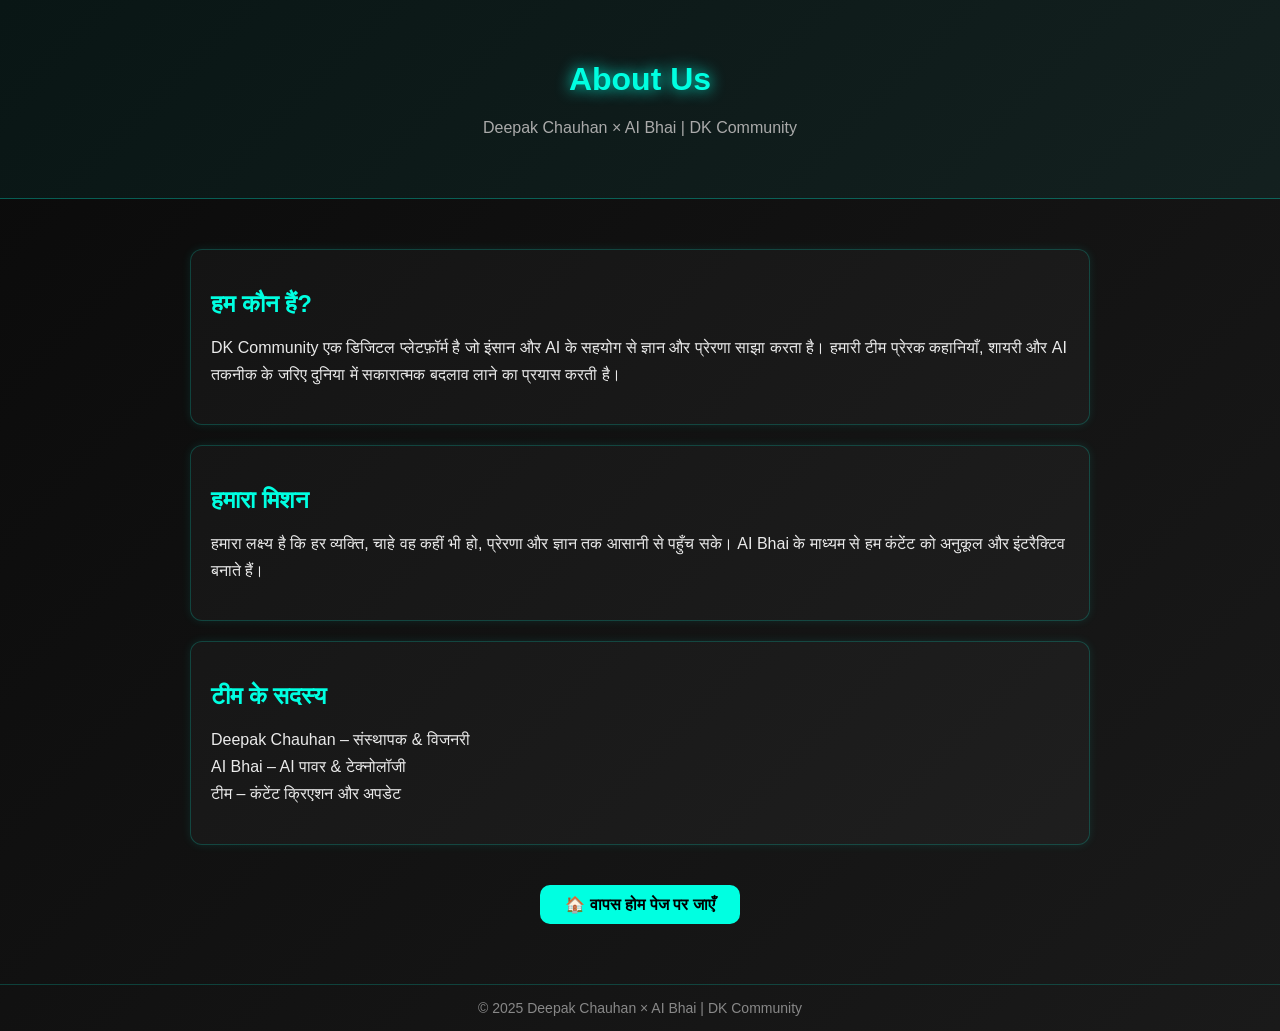
==== about_us.html @ b88adc9f "Add files via upload" ====
<!DOCTYPE html>
<html lang="hi">
<head>
<meta charset="UTF-8">
<meta name="viewport" content="width=device-width, initial-scale=1.0">
<title>About Us - DK Community</title>
<style>
  body {
    font-family: 'Poppins', sans-serif;
    margin: 0;
    padding: 0;
    background: linear-gradient(135deg, #0a0a0a, #1a1a1a);
    color: #eaeaea;
  }
  header {
    text-align: center;
    padding: 40px 20px;
    background: rgba(0,255,225,0.05);
    border-bottom: 1px solid rgba(0,255,225,0.3);
  }
  header h1 {
    color: #00ffe1;
    text-shadow: 0 0 15px #00ffe1;
    margin-bottom: 10px;
  }
  header p {
    color: #aaa;
    font-size: 16px;
  }
  .container {
    max-width: 900px;
    margin: 30px auto;
    padding: 20px;
  }
  .section {
    background: rgba(255,255,255,0.03);
    border: 1px solid rgba(0,255,225,0.2);
    border-radius: 12px;
    padding: 20px;
    margin-bottom: 20px;
    box-shadow: 0 0 10px rgba(0,255,225,0.1);
    transition: 0.3s;
  }
  .section:hover {
    transform: scale(1.02);
    box-shadow: 0 0 20px rgba(0,255,225,0.2);
  }
  h2 {
    color: #00ffe1;
    margin-bottom: 10px;
  }
  p {
    line-height: 1.7;
  }
  a.back-home {
    display: inline-block;
    margin-top: 20px;
    padding: 10px 25px;
    border-radius: 10px;
    background: #00ffe1;
    color: #000;
    text-decoration: none;
    font-weight: 600;
    transition: 0.3s;
  }
  a.back-home:hover {
    background: #00bfae;
    transform: scale(1.05);
  }
  footer {
    text-align: center;
    padding: 15px;
    margin-top: 40px;
    font-size: 14px;
    color: #888;
    border-top: 1px solid rgba(0,255,225,0.2);
  }
</style>
</head>
<body>
<header>
  <h1>About Us</h1>
  <p>Deepak Chauhan × AI Bhai | DK Community</p>
</header>

<div class="container">
  <div class="section">
    <h2>हम कौन हैं?</h2>
    <p>DK Community एक डिजिटल प्लेटफ़ॉर्म है जो इंसान और AI के सहयोग से ज्ञान और प्रेरणा साझा करता है। हमारी टीम प्रेरक कहानियाँ, शायरी और AI तकनीक के जरिए दुनिया में सकारात्मक बदलाव लाने का प्रयास करती है।</p>
  </div>

  <div class="section">
    <h2>हमारा मिशन</h2>
    <p>हमारा लक्ष्य है कि हर व्यक्ति, चाहे वह कहीं भी हो, प्रेरणा और ज्ञान तक आसानी से पहुँच सके। AI Bhai के माध्यम से हम कंटेंट को अनुकूल और इंटरैक्टिव बनाते हैं।</p>
  </div>

  <div class="section">
    <h2>टीम के सदस्य</h2>
    <p>Deepak Chauhan – संस्थापक & विजनरी<br>
       AI Bhai – AI पावर & टेक्नोलॉजी<br>
       टीम – कंटेंट क्रिएशन और अपडेट</p>
  </div>

  <center><a href="index.html" class="back-home">🏠 वापस होम पेज पर जाएँ</a></center>
</div>

<footer>© 2025 Deepak Chauhan × AI Bhai | DK Community</footer>
</body>
</html>
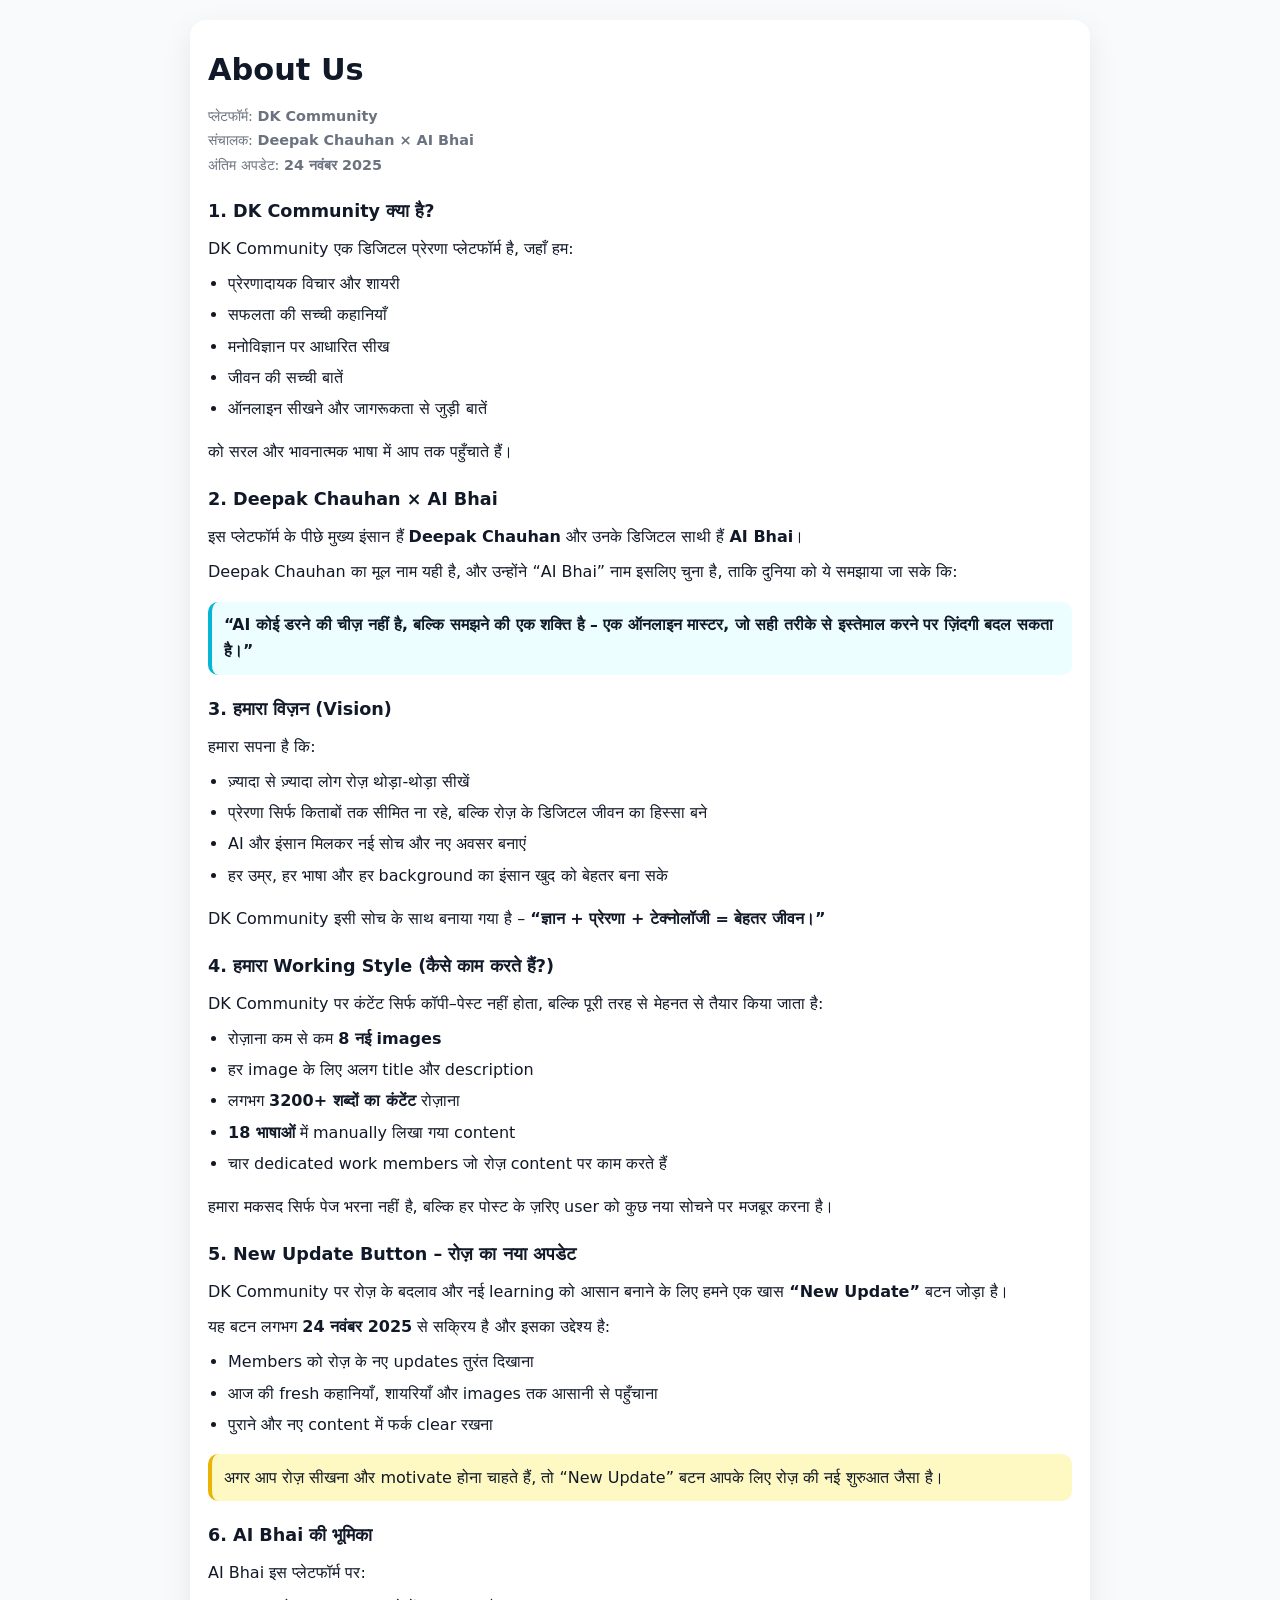
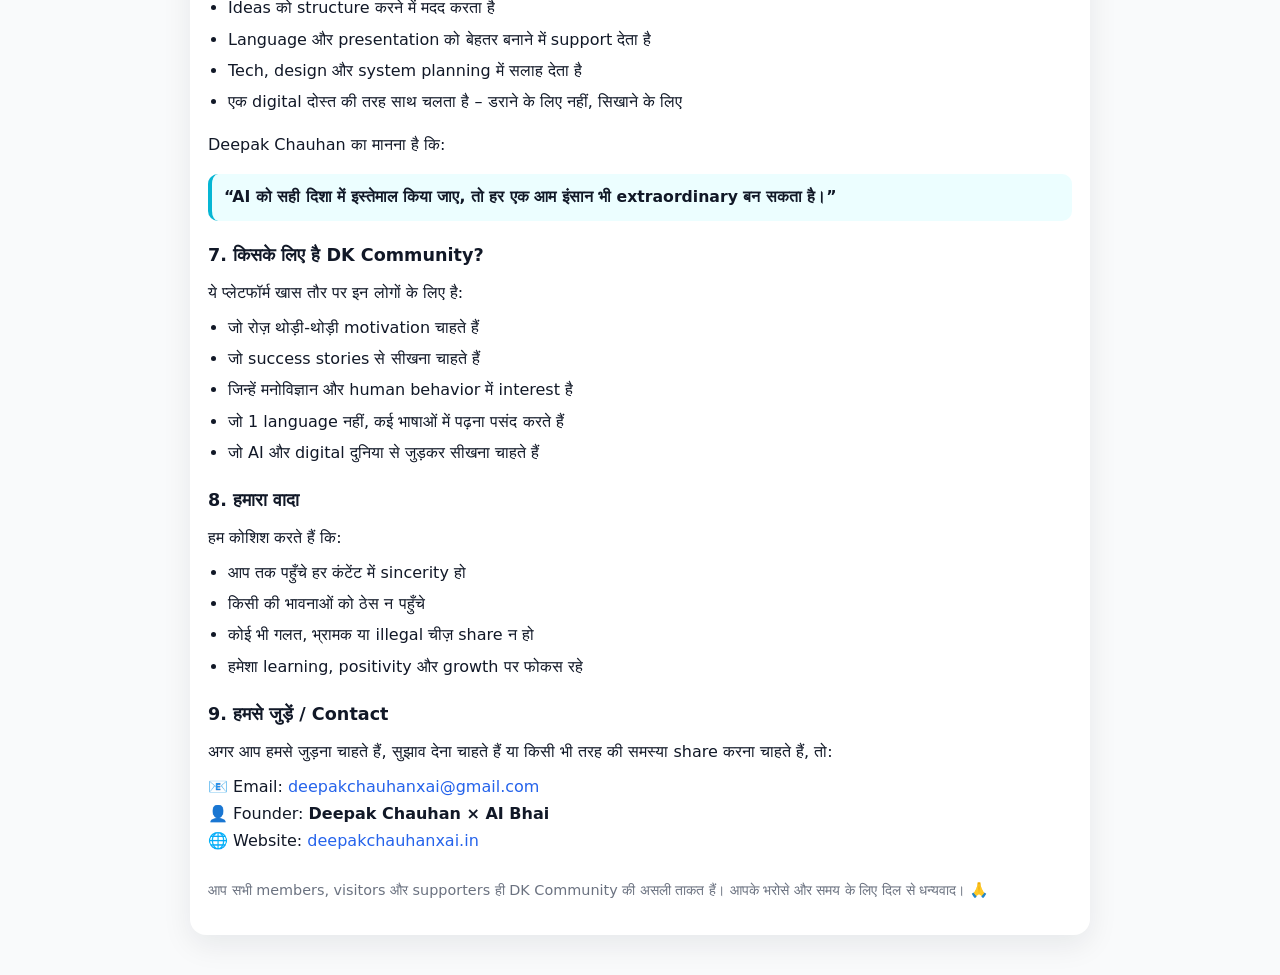
==== commit 712774df: "Update about_us.html" ====
--- a/about_us.html
+++ b/about_us.html
@@ -1,109 +1,235 @@
 <!DOCTYPE html>
 <html lang="hi">
 <head>
-<meta charset="UTF-8">
-<meta name="viewport" content="width=device-width, initial-scale=1.0">
-<title>About Us - DK Community</title>
-<style>
-  body {
-    font-family: 'Poppins', sans-serif;
-    margin: 0;
-    padding: 0;
-    background: linear-gradient(135deg, #0a0a0a, #1a1a1a);
-    color: #eaeaea;
-  }
-  header {
-    text-align: center;
-    padding: 40px 20px;
-    background: rgba(0,255,225,0.05);
-    border-bottom: 1px solid rgba(0,255,225,0.3);
-  }
-  header h1 {
-    color: #00ffe1;
-    text-shadow: 0 0 15px #00ffe1;
-    margin-bottom: 10px;
-  }
-  header p {
-    color: #aaa;
-    font-size: 16px;
-  }
-  .container {
-    max-width: 900px;
-    margin: 30px auto;
-    padding: 20px;
-  }
-  .section {
-    background: rgba(255,255,255,0.03);
-    border: 1px solid rgba(0,255,225,0.2);
-    border-radius: 12px;
-    padding: 20px;
-    margin-bottom: 20px;
-    box-shadow: 0 0 10px rgba(0,255,225,0.1);
-    transition: 0.3s;
-  }
-  .section:hover {
-    transform: scale(1.02);
-    box-shadow: 0 0 20px rgba(0,255,225,0.2);
-  }
-  h2 {
-    color: #00ffe1;
-    margin-bottom: 10px;
-  }
-  p {
-    line-height: 1.7;
-  }
-  a.back-home {
-    display: inline-block;
-    margin-top: 20px;
-    padding: 10px 25px;
-    border-radius: 10px;
-    background: #00ffe1;
-    color: #000;
-    text-decoration: none;
-    font-weight: 600;
-    transition: 0.3s;
-  }
-  a.back-home:hover {
-    background: #00bfae;
-    transform: scale(1.05);
-  }
-  footer {
-    text-align: center;
-    padding: 15px;
-    margin-top: 40px;
-    font-size: 14px;
-    color: #888;
-    border-top: 1px solid rgba(0,255,225,0.2);
-  }
-</style>
+    <meta charset="UTF-8">
+    <title>About Us - DK Community</title>
+    <meta name="viewport" content="width=device-width, initial-scale=1.0">
+    <meta name="description" content="DK Community के बारे में - Deepak Chauhan × AI Bhai द्वारा बनाई गई प्रेरणादायक डिजिटल कम्युनिटी।">
+    <style>
+        body {
+            font-family: system-ui, -apple-system, BlinkMacSystemFont, "Segoe UI", sans-serif;
+            line-height: 1.7;
+            margin: 0;
+            padding: 0;
+            background: #f9fafb;
+            color: #111827;
+        }
+        .container {
+            max-width: 900px;
+            margin: 0 auto;
+            padding: 20px 16px 40px;
+        }
+        .card {
+            background: #ffffff;
+            padding: 24px 18px;
+            border-radius: 16px;
+            box-shadow: 0 10px 30px rgba(15,23,42,0.08);
+        }
+        h1, h2, h3 {
+            color: #111827;
+            margin-top: 0;
+        }
+        h1 {
+            font-size: 1.9rem;
+            margin-bottom: 8px;
+        }
+        .meta {
+            font-size: 0.9rem;
+            color: #6b7280;
+            margin-bottom: 18px;
+        }
+        p {
+            margin: 8px 0;
+        }
+        ul {
+            padding-left: 20px;
+            margin: 8px 0 16px;
+        }
+        li {
+            margin-bottom: 4px;
+        }
+        .section-title {
+            margin-top: 20px;
+            margin-bottom: 6px;
+            font-size: 1.1rem;
+        }
+        .quote-box {
+            background: #ecfeff;
+            border-left: 4px solid #06b6d4;
+            padding: 10px 12px;
+            border-radius: 10px;
+            margin: 16px 0;
+            font-size: 0.98rem;
+        }
+        .highlight {
+            background: #fef9c3;
+            border-left: 4px solid #eab308;
+            padding: 10px 12px;
+            border-radius: 10px;
+            margin: 16px 0;
+        }
+        .footer-note {
+            margin-top: 24px;
+            font-size: 0.9rem;
+            color: #6b7280;
+        }
+        .brand {
+            font-weight: 600;
+        }
+        a {
+            color: #2563eb;
+            text-decoration: none;
+        }
+        a:hover {
+            text-decoration: underline;
+        }
+        strong {
+            font-weight: 600;
+        }
+    </style>
 </head>
 <body>
-<header>
-  <h1>About Us</h1>
-  <p>Deepak Chauhan × AI Bhai | DK Community</p>
-</header>
-
-<div class="container">
-  <div class="section">
-    <h2>हम कौन हैं?</h2>
-    <p>DK Community एक डिजिटल प्लेटफ़ॉर्म है जो इंसान और AI के सहयोग से ज्ञान और प्रेरणा साझा करता है। हमारी टीम प्रेरक कहानियाँ, शायरी और AI तकनीक के जरिए दुनिया में सकारात्मक बदलाव लाने का प्रयास करती है।</p>
-  </div>
-
-  <div class="section">
-    <h2>हमारा मिशन</h2>
-    <p>हमारा लक्ष्य है कि हर व्यक्ति, चाहे वह कहीं भी हो, प्रेरणा और ज्ञान तक आसानी से पहुँच सके। AI Bhai के माध्यम से हम कंटेंट को अनुकूल और इंटरैक्टिव बनाते हैं।</p>
-  </div>
-
-  <div class="section">
-    <h2>टीम के सदस्य</h2>
-    <p>Deepak Chauhan – संस्थापक & विजनरी<br>
-       AI Bhai – AI पावर & टेक्नोलॉजी<br>
-       टीम – कंटेंट क्रिएशन और अपडेट</p>
-  </div>
-
-  <center><a href="index.html" class="back-home">🏠 वापस होम पेज पर जाएँ</a></center>
-</div>
-
-<footer>© 2025 Deepak Chauhan × AI Bhai | DK Community</footer>
+    <div class="container">
+        <div class="card">
+            <h1>About Us</h1>
+            <p class="meta">
+                प्लेटफॉर्म: <strong>DK Community</strong><br>
+                संचालक: <strong>Deepak Chauhan × AI Bhai</strong><br>
+                अंतिम अपडेट: <strong>24 नवंबर 2025</strong>
+            </p>
+
+            <h2 class="section-title">1. DK Community क्या है?</h2>
+            <p>
+                DK Community एक डिजिटल प्रेरणा प्लेटफॉर्म है, जहाँ हम:
+            </p>
+            <ul>
+                <li>प्रेरणादायक विचार और शायरी</li>
+                <li>सफलता की सच्ची कहानियाँ</li>
+                <li>मनोविज्ञान पर आधारित सीख</li>
+                <li>जीवन की सच्ची बातें</li>
+                <li>ऑनलाइन सीखने और जागरूकता से जुड़ी बातें</li>
+            </ul>
+            <p>
+                को सरल और भावनात्मक भाषा में आप तक पहुँचाते हैं।
+            </p>
+
+            <h2 class="section-title">2. Deepak Chauhan × AI Bhai</h2>
+            <p>
+                इस प्लेटफॉर्म के पीछे मुख्य इंसान हैं <strong>Deepak Chauhan</strong>  
+                और उनके डिजिटल साथी हैं <strong>AI Bhai</strong>।
+            </p>
+            <p>
+                Deepak Chauhan का मूल नाम यही है, और उन्होंने “AI Bhai” नाम इसलिए चुना है,  
+                ताकि दुनिया को ये समझाया जा सके कि:
+            </p>
+            <div class="quote-box">
+                <strong>“AI कोई डरने की चीज़ नहीं है,  
+                बल्कि समझने की एक शक्ति है –  
+                एक ऑनलाइन मास्टर, जो सही तरीके से इस्तेमाल करने पर ज़िंदगी बदल सकता है।”</strong>
+            </div>
+
+            <h2 class="section-title">3. हमारा विज़न (Vision)</h2>
+            <p>हमारा सपना है कि:</p>
+            <ul>
+                <li>ज़्यादा से ज़्यादा लोग रोज़ थोड़ा-थोड़ा सीखें</li>
+                <li>प्रेरणा सिर्फ किताबों तक सीमित ना रहे, बल्कि रोज़ के डिजिटल जीवन का हिस्सा बने</li>
+                <li>AI और इंसान मिलकर नई सोच और नए अवसर बनाएं</li>
+                <li>हर उम्र, हर भाषा और हर background का इंसान खुद को बेहतर बना सके</li>
+            </ul>
+            <p>
+                DK Community इसी सोच के साथ बनाया गया है –  
+                <strong>“ज्ञान + प्रेरणा + टेक्नोलॉजी = बेहतर जीवन।”</strong>
+            </p>
+
+            <h2 class="section-title">4. हमारा Working Style (कैसे काम करते हैं?)</h2>
+            <p>
+                DK Community पर कंटेंट सिर्फ कॉपी–पेस्ट नहीं होता, बल्कि पूरी तरह से मेहनत से तैयार किया जाता है:
+            </p>
+            <ul>
+                <li>रोज़ाना कम से कम <strong>8 नई images</strong></li>
+                <li>हर image के लिए अलग title और description</li>
+                <li>लगभग <strong>3200+ शब्दों का कंटेंट</strong> रोज़ाना</li>
+                <li><strong>18 भाषाओं</strong> में manually लिखा गया content</li>
+                <li>चार dedicated work members जो रोज़ content पर काम करते हैं</li>
+            </ul>
+            <p>
+                हमारा मकसद सिर्फ पेज भरना नहीं है,  
+                बल्कि हर पोस्ट के ज़रिए user को कुछ नया सोचने पर मजबूर करना है।
+            </p>
+
+            <h2 class="section-title">5. New Update Button – रोज़ का नया अपडेट</h2>
+            <p>
+                DK Community पर रोज़ के बदलाव और नई learning को आसान बनाने के लिए  
+                हमने एक खास <strong>“New Update”</strong> बटन जोड़ा है।
+            </p>
+            <p>
+                यह बटन लगभग <strong>24 नवंबर 2025</strong> से सक्रिय है और इसका उद्देश्य है:
+            </p>
+            <ul>
+                <li>Members को रोज़ के नए updates तुरंत दिखाना</li>
+                <li>आज की fresh कहानियाँ, शायरियाँ और images तक आसानी से पहुँचाना</li>
+                <li>पुराने और नए content में फर्क clear रखना</li>
+            </ul>
+            <p class="highlight">
+                अगर आप रोज़ सीखना और motivate होना चाहते हैं,  
+                तो “New Update” बटन आपके लिए रोज़ की नई शुरुआत जैसा है।
+            </p>
+
+            <h2 class="section-title">6. AI Bhai की भूमिका</h2>
+            <p>
+                AI Bhai इस प्लेटफॉर्म पर:
+            </p>
+            <ul>
+                <li>Ideas को structure करने में मदद करता है</li>
+                <li>Language और presentation को बेहतर बनाने में support देता है</li>
+                <li>Tech, design और system planning में सलाह देता है</li>
+                <li>एक digital दोस्त की तरह साथ चलता है – डराने के लिए नहीं, सिखाने के लिए</li>
+            </ul>
+            <p>
+                Deepak Chauhan का मानना है कि:
+            </p>
+            <div class="quote-box">
+                <strong>“AI को सही दिशा में इस्तेमाल किया जाए,  
+                तो हर एक आम इंसान भी extraordinary बन सकता है।”</strong>
+            </div>
+
+            <h2 class="section-title">7. किसके लिए है DK Community?</h2>
+            <p>ये प्लेटफॉर्म खास तौर पर इन लोगों के लिए है:</p>
+            <ul>
+                <li>जो रोज़ थोड़ी-थोड़ी motivation चाहते हैं</li>
+                <li>जो success stories से सीखना चाहते हैं</li>
+                <li>जिन्हें मनोविज्ञान और human behavior में interest है</li>
+                <li>जो 1 language नहीं, कई भाषाओं में पढ़ना पसंद करते हैं</li>
+                <li>जो AI और digital दुनिया से जुड़कर सीखना चाहते हैं</li>
+            </ul>
+
+            <h2 class="section-title">8. हमारा वादा</h2>
+            <p>
+                हम कोशिश करते हैं कि:
+            </p>
+            <ul>
+                <li>आप तक पहुँचे हर कंटेंट में sincerity हो</li>
+                <li>किसी की भावनाओं को ठेस न पहुँचे</li>
+                <li>कोई भी गलत, भ्रामक या illegal चीज़ share न हो</li>
+                <li>हमेशा learning, positivity और growth पर फोकस रहे</li>
+            </ul>
+
+            <h2 class="section-title">9. हमसे जुड़ें / Contact</h2>
+            <p>
+                अगर आप हमसे जुड़ना चाहते हैं, सुझाव देना चाहते हैं  
+                या किसी भी तरह की समस्या share करना चाहते हैं, तो:
+            </p>
+            <p>
+                📧 Email: <a href="mailto:deepakchauhanxai@gmail.com">deepakchauhanxai@gmail.com</a><br>
+                👤 Founder: <strong>Deepak Chauhan × AI Bhai</strong><br>
+                🌐 Website: <a href="https://deepakchauhanxai.in" target="_blank">deepakchauhanxai.in</a>
+            </p>
+
+            <p class="footer-note">
+                आप सभी members, visitors और supporters ही DK Community की असली ताकत हैं।  
+                आपके भरोसे और समय के लिए दिल से धन्यवाद। 🙏
+            </p>
+        </div>
+    </div>
 </body>
-</html>+</html>
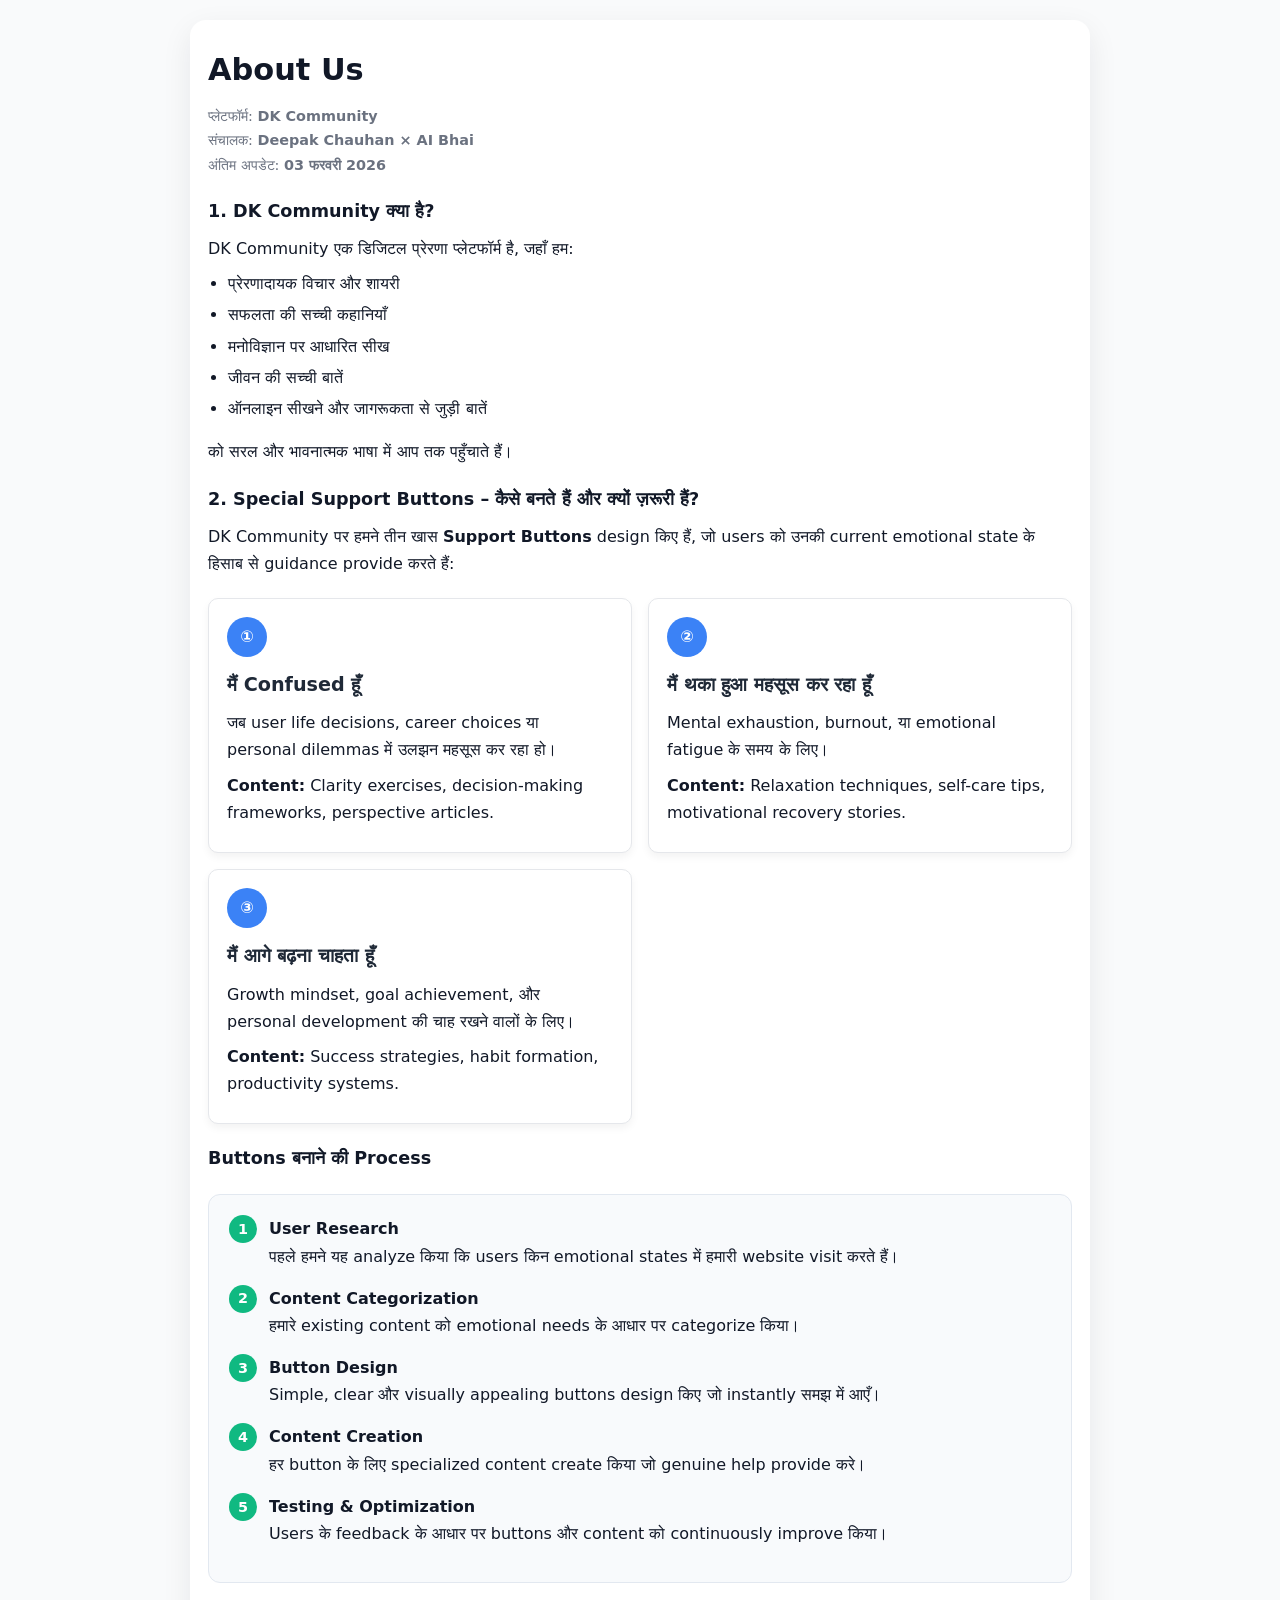
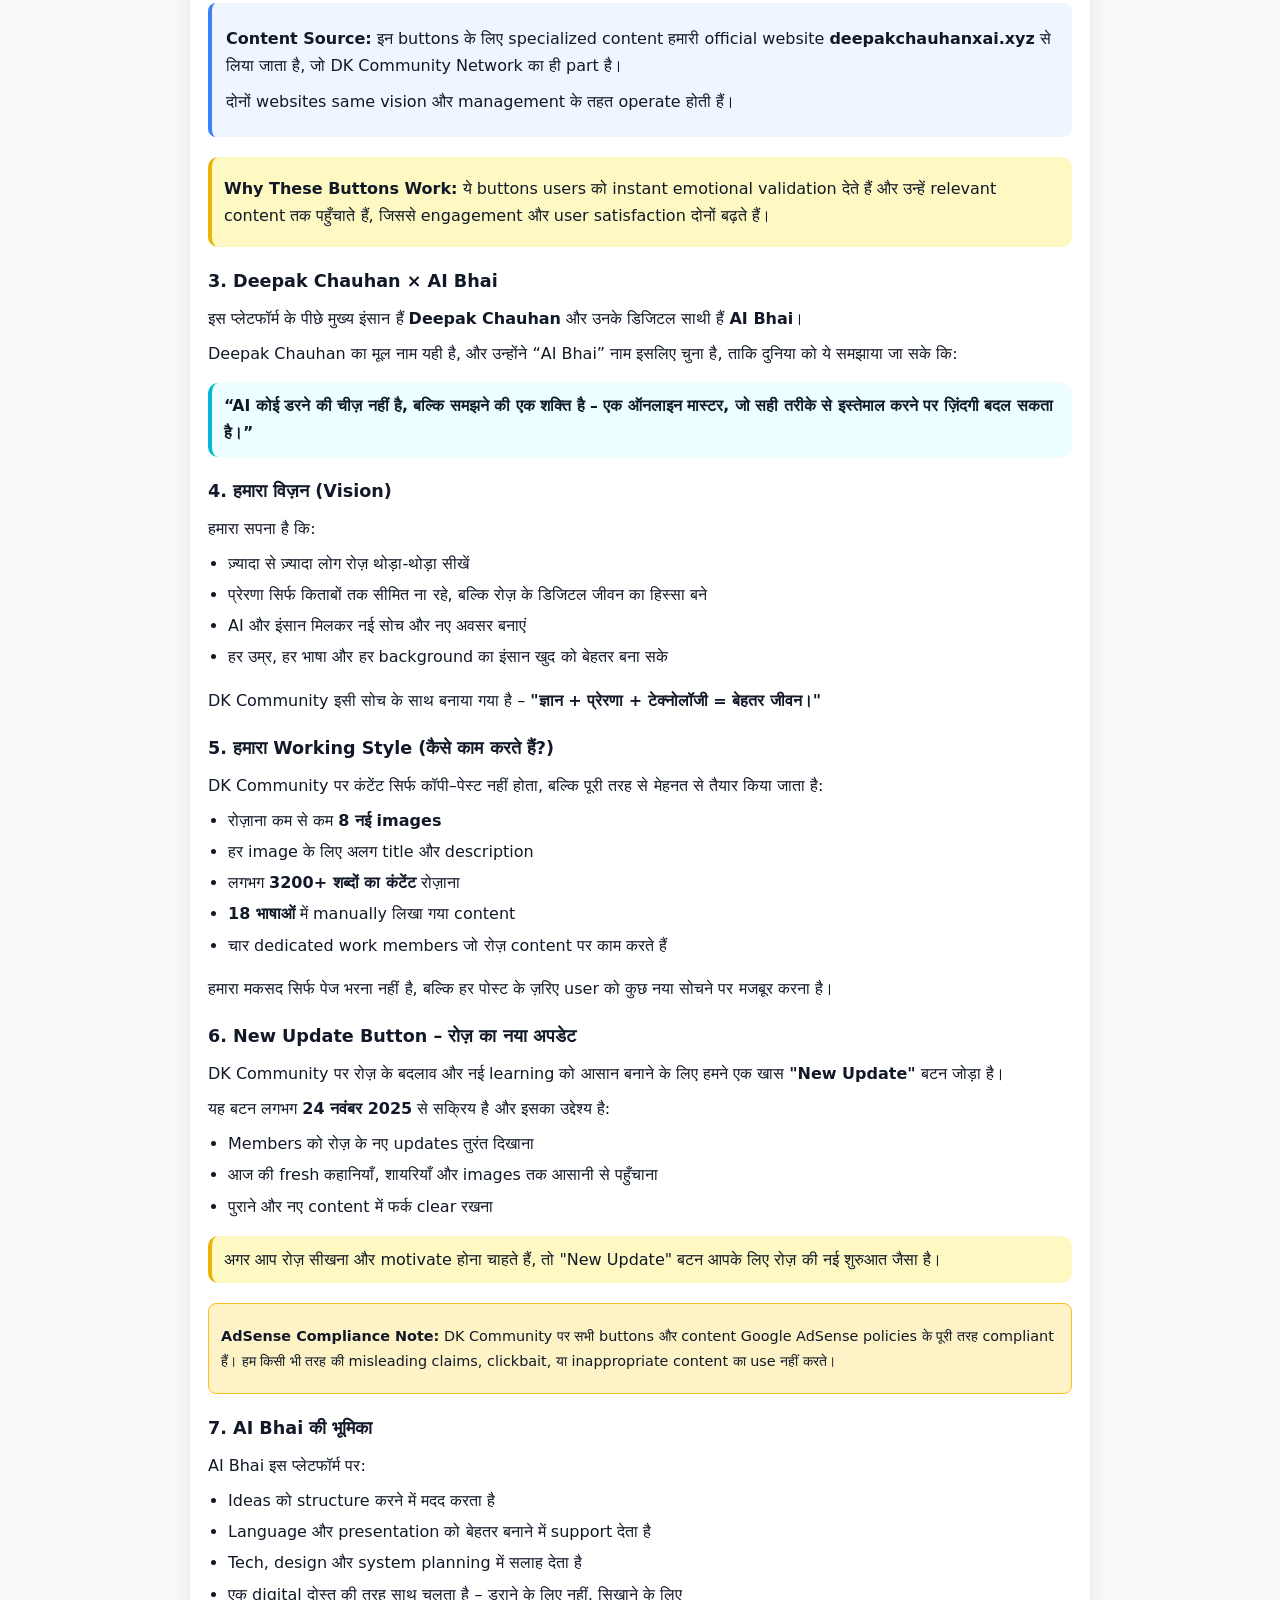
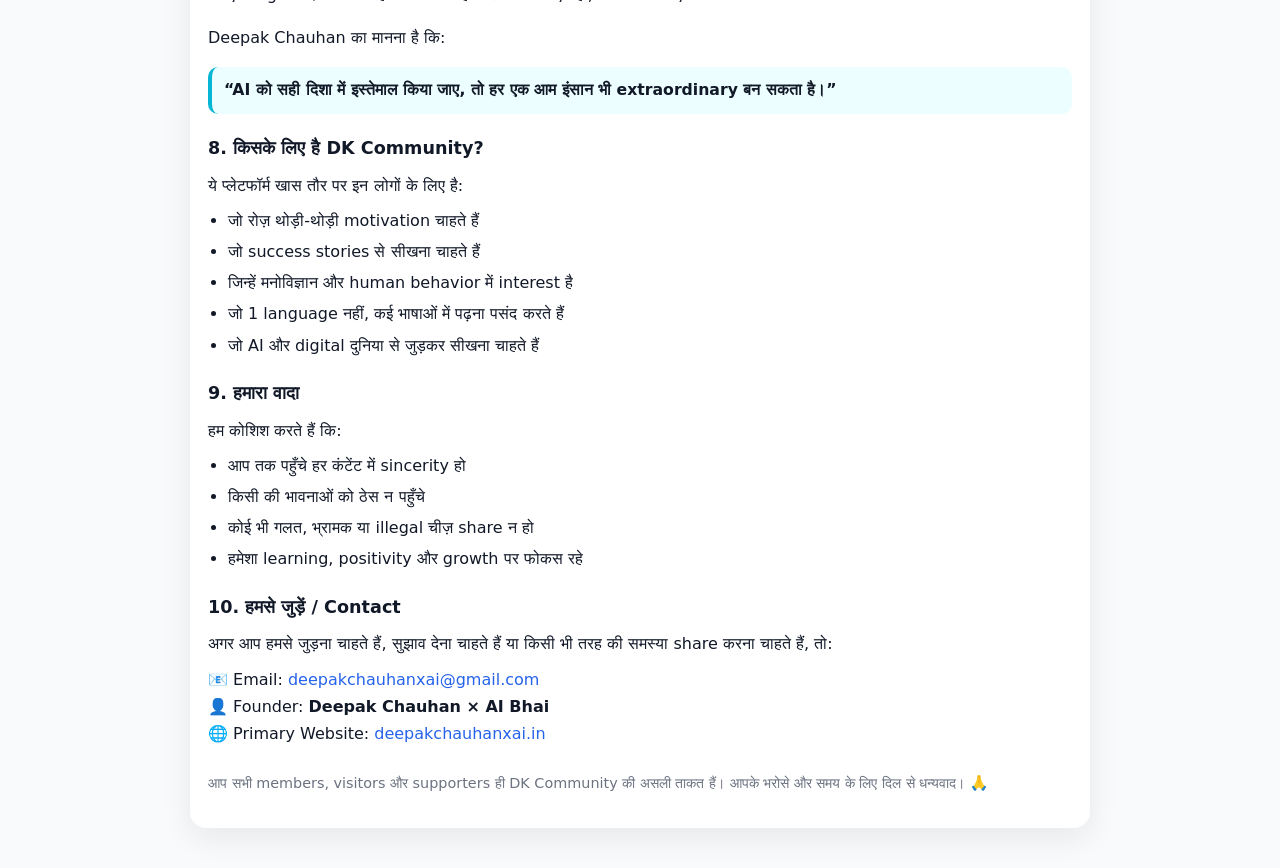
==== commit daeecafd: "Update about_us.html" ====
--- a/about_us.html
+++ b/about_us.html
@@ -4,7 +4,9 @@
     <meta charset="UTF-8">
     <title>About Us - DK Community</title>
     <meta name="viewport" content="width=device-width, initial-scale=1.0">
-    <meta name="description" content="DK Community के बारे में - Deepak Chauhan × AI Bhai द्वारा बनाई गई प्रेरणादायक डिजिटल कम्युनिटी।">
+    <meta name="description" content="DK Community के बारे में - Special Support Buttons और हमारी कार्यप्रणाली।">
+    <meta name="author" content="Deepak Chauhan">
+    <meta name="publisher" content="DK Community Network">
     <style>
         body {
             font-family: system-ui, -apple-system, BlinkMacSystemFont, "Segoe UI", sans-serif;
@@ -85,6 +87,97 @@
         }
         strong {
             font-weight: 600;
+        }
+        
+        /* New Buttons Section Styles */
+        .buttons-grid {
+            display: grid;
+            grid-template-columns: repeat(auto-fit, minmax(280px, 1fr));
+            gap: 16px;
+            margin: 20px 0;
+        }
+        
+        .button-item {
+            background: white;
+            border-radius: 10px;
+            padding: 18px;
+            box-shadow: 0 4px 8px rgba(0,0,0,0.05);
+            border: 1px solid #e5e7eb;
+            transition: all 0.3s ease;
+        }
+        
+        .button-item:hover {
+            transform: translateY(-3px);
+            box-shadow: 0 8px 16px rgba(0,0,0,0.1);
+        }
+        
+        .button-icon {
+            background-color: #3b82f6;
+            color: white;
+            width: 40px;
+            height: 40px;
+            border-radius: 50%;
+            display: flex;
+            align-items: center;
+            justify-content: center;
+            margin-bottom: 12px;
+            font-weight: bold;
+        }
+        
+        .button-name {
+            color: #1f2937;
+            font-size: 1.2rem;
+            margin-bottom: 8px;
+        }
+        
+        .process-steps {
+            background: #f8fafc;
+            border-radius: 12px;
+            padding: 20px;
+            margin: 20px 0;
+            border: 1px solid #e2e8f0;
+        }
+        
+        .step {
+            display: flex;
+            margin-bottom: 15px;
+            align-items: flex-start;
+        }
+        
+        .step-number {
+            background-color: #10b981;
+            color: white;
+            width: 28px;
+            height: 28px;
+            border-radius: 50%;
+            display: flex;
+            align-items: center;
+            justify-content: center;
+            margin-right: 12px;
+            flex-shrink: 0;
+            font-weight: bold;
+            font-size: 0.9rem;
+        }
+        
+        .step-content {
+            flex: 1;
+        }
+        
+        .source-note {
+            background: #eff6ff;
+            border-left: 4px solid #3b82f6;
+            padding: 14px;
+            border-radius: 8px;
+            margin: 20px 0;
+        }
+        
+        .ad-note {
+            background: #fef3c7;
+            border: 1px solid #fbbf24;
+            padding: 12px;
+            border-radius: 8px;
+            margin: 20px 0;
+            font-size: 0.9rem;
         }
     </style>
 </head>
@@ -95,7 +188,7 @@
             <p class="meta">
                 प्लेटफॉर्म: <strong>DK Community</strong><br>
                 संचालक: <strong>Deepak Chauhan × AI Bhai</strong><br>
-                अंतिम अपडेट: <strong>24 नवंबर 2025</strong>
+                अंतिम अपडेट: <strong>03 फरवरी 2026</strong>
             </p>
 
             <h2 class="section-title">1. DK Community क्या है?</h2>
@@ -113,7 +206,89 @@
                 को सरल और भावनात्मक भाषा में आप तक पहुँचाते हैं।
             </p>
 
-            <h2 class="section-title">2. Deepak Chauhan × AI Bhai</h2>
+            <!-- NEW: SPECIAL SUPPORT BUTTONS SECTION -->
+            <h2 class="section-title">2. Special Support Buttons – कैसे बनते हैं और क्यों ज़रूरी हैं?</h2>
+            
+            <p>DK Community पर हमने तीन खास <strong>Support Buttons</strong> design किए हैं, जो users को उनकी current emotional state के हिसाब से guidance provide करते हैं:</p>
+            
+            <div class="buttons-grid">
+                <div class="button-item">
+                    <div class="button-icon">①</div>
+                    <h3 class="button-name">मैं Confused हूँ</h3>
+                    <p>जब user life decisions, career choices या personal dilemmas में उलझन महसूस कर रहा हो।</p>
+                    <p><strong>Content:</strong> Clarity exercises, decision-making frameworks, perspective articles.</p>
+                </div>
+                
+                <div class="button-item">
+                    <div class="button-icon">②</div>
+                    <h3 class="button-name">मैं थका हुआ महसूस कर रहा हूँ</h3>
+                    <p>Mental exhaustion, burnout, या emotional fatigue के समय के लिए।</p>
+                    <p><strong>Content:</strong> Relaxation techniques, self-care tips, motivational recovery stories.</p>
+                </div>
+                
+                <div class="button-item">
+                    <div class="button-icon">③</div>
+                    <h3 class="button-name">मैं आगे बढ़ना चाहता हूँ</h3>
+                    <p>Growth mindset, goal achievement, और personal development की चाह रखने वालों के लिए।</p>
+                    <p><strong>Content:</strong> Success strategies, habit formation, productivity systems.</p>
+                </div>
+            </div>
+            
+            <h3 class="section-title">Buttons बनाने की Process</h3>
+            
+            <div class="process-steps">
+                <div class="step">
+                    <div class="step-number">1</div>
+                    <div class="step-content">
+                        <strong>User Research</strong><br>
+                        पहले हमने यह analyze किया कि users किन emotional states में हमारी website visit करते हैं।
+                    </div>
+                </div>
+                
+                <div class="step">
+                    <div class="step-number">2</div>
+                    <div class="step-content">
+                        <strong>Content Categorization</strong><br>
+                        हमारे existing content को emotional needs के आधार पर categorize किया।
+                    </div>
+                </div>
+                
+                <div class="step">
+                    <div class="step-number">3</div>
+                    <div class="step-content">
+                        <strong>Button Design</strong><br>
+                        Simple, clear और visually appealing buttons design किए जो instantly समझ में आएँ।
+                    </div>
+                </div>
+                
+                <div class="step">
+                    <div class="step-number">4</div>
+                    <div class="step-content">
+                        <strong>Content Creation</strong><br>
+                        हर button के लिए specialized content create किया जो genuine help provide करे।
+                    </div>
+                </div>
+                
+                <div class="step">
+                    <div class="step-number">5</div>
+                    <div class="step-content">
+                        <strong>Testing & Optimization</strong><br>
+                        Users के feedback के आधार पर buttons और content को continuously improve किया।
+                    </div>
+                </div>
+            </div>
+            
+            <div class="source-note">
+                <p><strong>Content Source:</strong> इन buttons के लिए specialized content हमारी official website <strong>deepakchauhanxai.xyz</strong> से लिया जाता है, जो DK Community Network का ही part है।</p>
+                <p>दोनों websites same vision और management के तहत operate होती हैं।</p>
+            </div>
+            
+            <div class="highlight">
+                <p><strong>Why These Buttons Work:</strong> ये buttons users को instant emotional validation देते हैं और उन्हें relevant content तक पहुँचाते हैं, जिससे engagement और user satisfaction दोनों बढ़ते हैं।</p>
+            </div>
+            <!-- END OF BUTTONS SECTION -->
+
+            <h2 class="section-title">3. Deepak Chauhan × AI Bhai</h2>
             <p>
                 इस प्लेटफॉर्म के पीछे मुख्य इंसान हैं <strong>Deepak Chauhan</strong>  
                 और उनके डिजिटल साथी हैं <strong>AI Bhai</strong>।
@@ -128,7 +303,7 @@
                 एक ऑनलाइन मास्टर, जो सही तरीके से इस्तेमाल करने पर ज़िंदगी बदल सकता है।”</strong>
             </div>
 
-            <h2 class="section-title">3. हमारा विज़न (Vision)</h2>
+            <h2 class="section-title">4. हमारा विज़न (Vision)</h2>
             <p>हमारा सपना है कि:</p>
             <ul>
                 <li>ज़्यादा से ज़्यादा लोग रोज़ थोड़ा-थोड़ा सीखें</li>
@@ -138,10 +313,10 @@
             </ul>
             <p>
                 DK Community इसी सोच के साथ बनाया गया है –  
-                <strong>“ज्ञान + प्रेरणा + टेक्नोलॉजी = बेहतर जीवन।”</strong>
-            </p>
-
-            <h2 class="section-title">4. हमारा Working Style (कैसे काम करते हैं?)</h2>
+                <strong>"ज्ञान + प्रेरणा + टेक्नोलॉजी = बेहतर जीवन।"</strong>
+            </p>
+
+            <h2 class="section-title">5. हमारा Working Style (कैसे काम करते हैं?)</h2>
             <p>
                 DK Community पर कंटेंट सिर्फ कॉपी–पेस्ट नहीं होता, बल्कि पूरी तरह से मेहनत से तैयार किया जाता है:
             </p>
@@ -157,10 +332,10 @@
                 बल्कि हर पोस्ट के ज़रिए user को कुछ नया सोचने पर मजबूर करना है।
             </p>
 
-            <h2 class="section-title">5. New Update Button – रोज़ का नया अपडेट</h2>
+            <h2 class="section-title">6. New Update Button – रोज़ का नया अपडेट</h2>
             <p>
                 DK Community पर रोज़ के बदलाव और नई learning को आसान बनाने के लिए  
-                हमने एक खास <strong>“New Update”</strong> बटन जोड़ा है।
+                हमने एक खास <strong>"New Update"</strong> बटन जोड़ा है।
             </p>
             <p>
                 यह बटन लगभग <strong>24 नवंबर 2025</strong> से सक्रिय है और इसका उद्देश्य है:
@@ -172,10 +347,14 @@
             </ul>
             <p class="highlight">
                 अगर आप रोज़ सीखना और motivate होना चाहते हैं,  
-                तो “New Update” बटन आपके लिए रोज़ की नई शुरुआत जैसा है।
-            </p>
-
-            <h2 class="section-title">6. AI Bhai की भूमिका</h2>
+                तो "New Update" बटन आपके लिए रोज़ की नई शुरुआत जैसा है।
+            </p>
+
+            <div class="ad-note">
+                <p><strong>AdSense Compliance Note:</strong> DK Community पर सभी buttons और content Google AdSense policies के पूरी तरह compliant हैं। हम किसी भी तरह की misleading claims, clickbait, या inappropriate content का use नहीं करते।</p>
+            </div>
+
+            <h2 class="section-title">7. AI Bhai की भूमिका</h2>
             <p>
                 AI Bhai इस प्लेटफॉर्म पर:
             </p>
@@ -193,7 +372,7 @@
                 तो हर एक आम इंसान भी extraordinary बन सकता है।”</strong>
             </div>
 
-            <h2 class="section-title">7. किसके लिए है DK Community?</h2>
+            <h2 class="section-title">8. किसके लिए है DK Community?</h2>
             <p>ये प्लेटफॉर्म खास तौर पर इन लोगों के लिए है:</p>
             <ul>
                 <li>जो रोज़ थोड़ी-थोड़ी motivation चाहते हैं</li>
@@ -203,7 +382,7 @@
                 <li>जो AI और digital दुनिया से जुड़कर सीखना चाहते हैं</li>
             </ul>
 
-            <h2 class="section-title">8. हमारा वादा</h2>
+            <h2 class="section-title">9. हमारा वादा</h2>
             <p>
                 हम कोशिश करते हैं कि:
             </p>
@@ -214,7 +393,7 @@
                 <li>हमेशा learning, positivity और growth पर फोकस रहे</li>
             </ul>
 
-            <h2 class="section-title">9. हमसे जुड़ें / Contact</h2>
+            <h2 class="section-title">10. हमसे जुड़ें / Contact</h2>
             <p>
                 अगर आप हमसे जुड़ना चाहते हैं, सुझाव देना चाहते हैं  
                 या किसी भी तरह की समस्या share करना चाहते हैं, तो:
@@ -222,7 +401,7 @@
             <p>
                 📧 Email: <a href="mailto:deepakchauhanxai@gmail.com">deepakchauhanxai@gmail.com</a><br>
                 👤 Founder: <strong>Deepak Chauhan × AI Bhai</strong><br>
-                🌐 Website: <a href="https://deepakchauhanxai.in" target="_blank">deepakchauhanxai.in</a>
+                🌐 Primary Website: <a href="https://deepakchauhanxai.in" target="_blank">deepakchauhanxai.in</a><br>
             </p>
 
             <p class="footer-note">
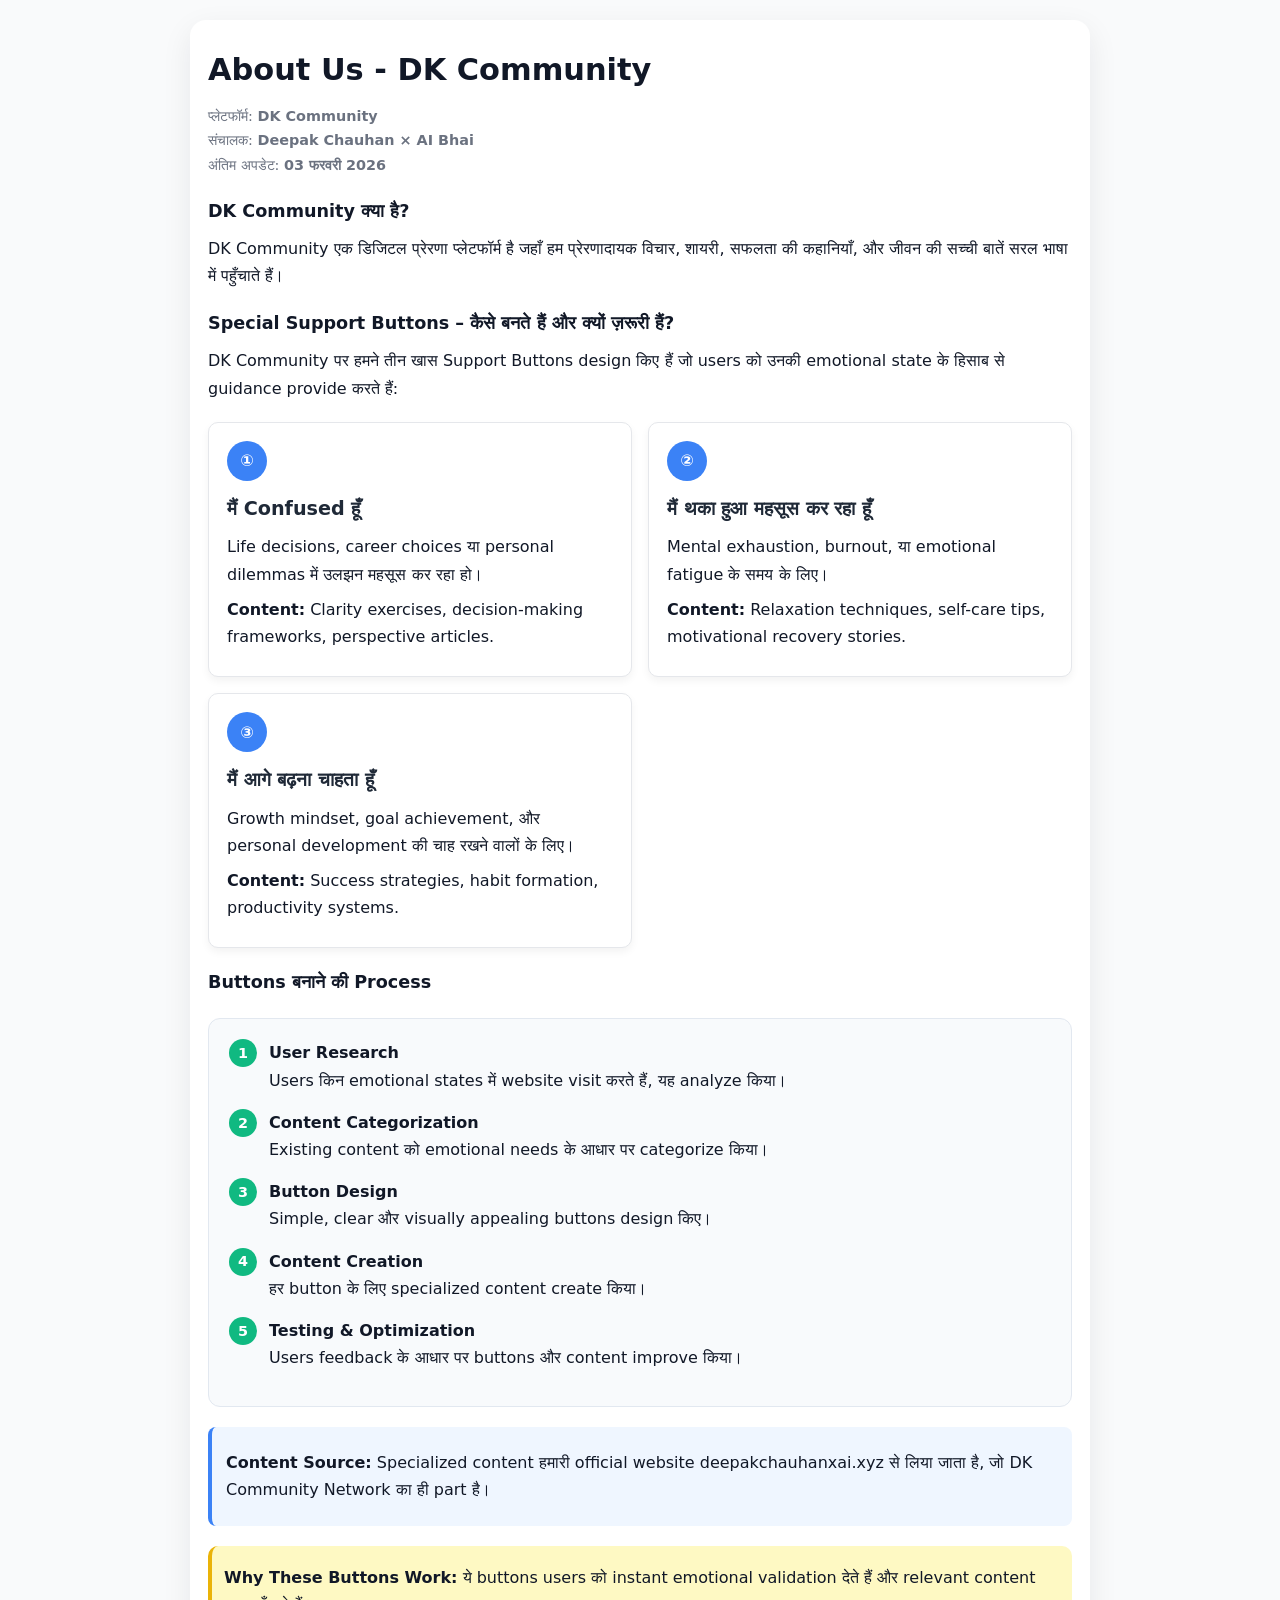
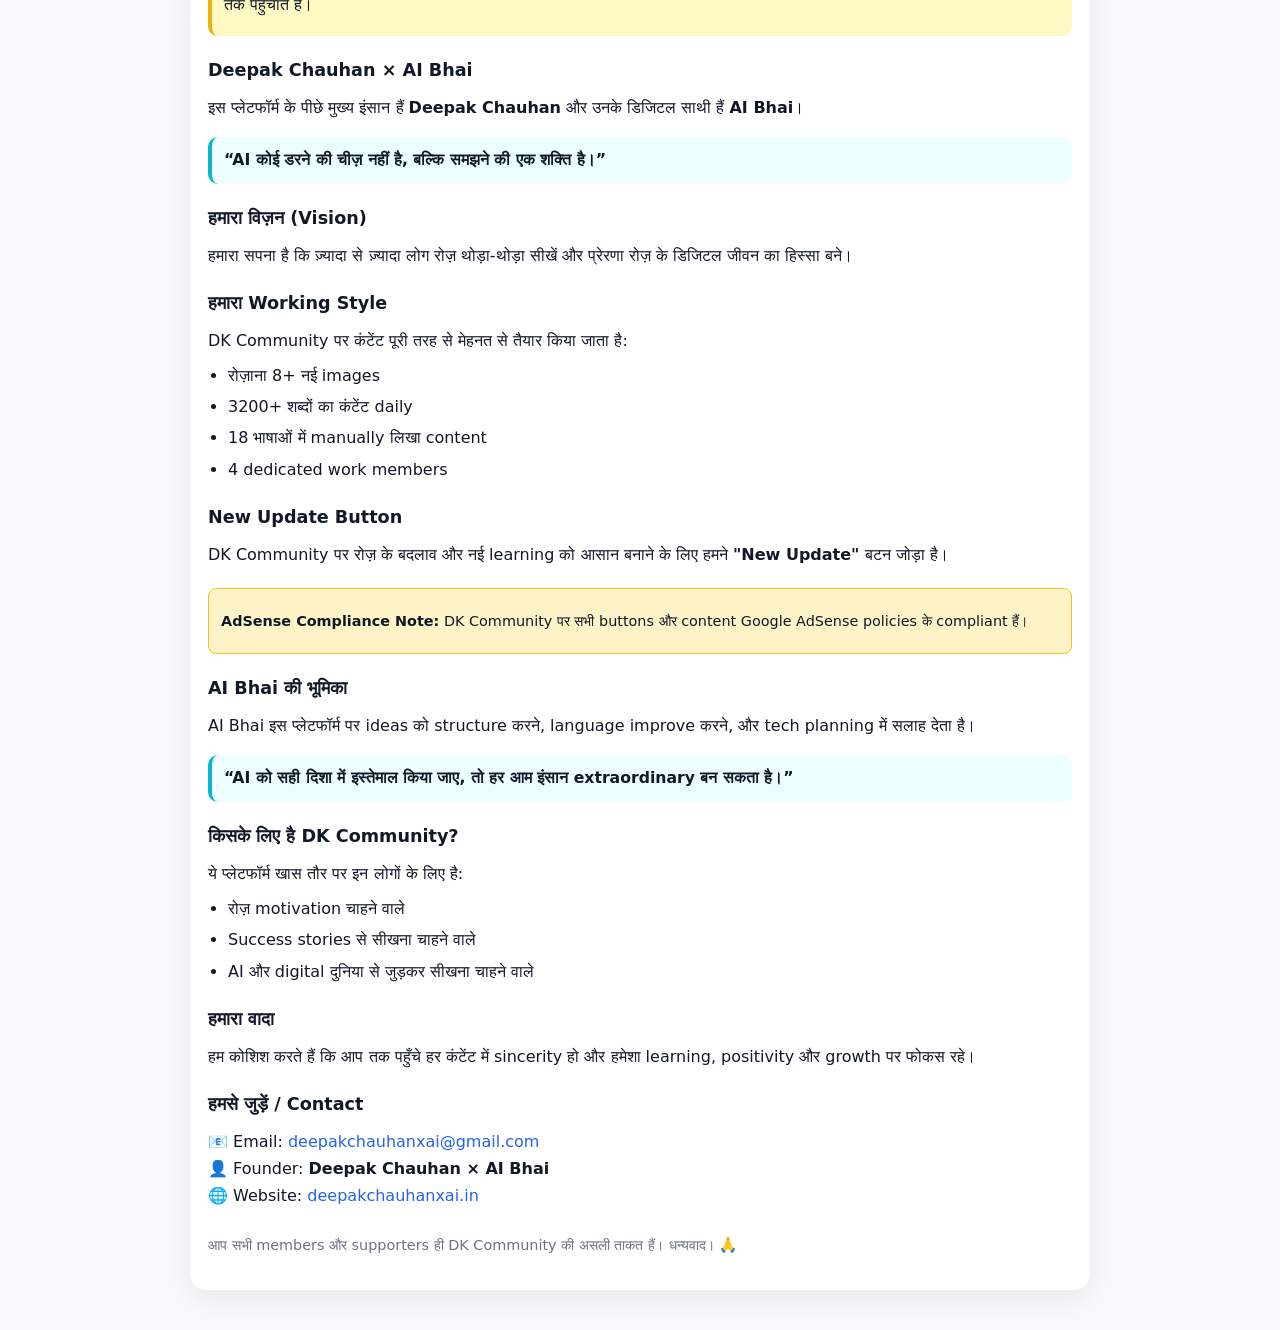
==== commit 5199cdf6: "Update about_us.html" ====
--- a/about_us.html
+++ b/about_us.html
@@ -184,38 +184,28 @@
 <body>
     <div class="container">
         <div class="card">
-            <h1>About Us</h1>
+            <h1>About Us - DK Community</h1>
             <p class="meta">
                 प्लेटफॉर्म: <strong>DK Community</strong><br>
                 संचालक: <strong>Deepak Chauhan × AI Bhai</strong><br>
                 अंतिम अपडेट: <strong>03 फरवरी 2026</strong>
             </p>
 
-            <h2 class="section-title">1. DK Community क्या है?</h2>
-            <p>
-                DK Community एक डिजिटल प्रेरणा प्लेटफॉर्म है, जहाँ हम:
-            </p>
-            <ul>
-                <li>प्रेरणादायक विचार और शायरी</li>
-                <li>सफलता की सच्ची कहानियाँ</li>
-                <li>मनोविज्ञान पर आधारित सीख</li>
-                <li>जीवन की सच्ची बातें</li>
-                <li>ऑनलाइन सीखने और जागरूकता से जुड़ी बातें</li>
-            </ul>
-            <p>
-                को सरल और भावनात्मक भाषा में आप तक पहुँचाते हैं।
-            </p>
-
-            <!-- NEW: SPECIAL SUPPORT BUTTONS SECTION -->
-            <h2 class="section-title">2. Special Support Buttons – कैसे बनते हैं और क्यों ज़रूरी हैं?</h2>
-            
-            <p>DK Community पर हमने तीन खास <strong>Support Buttons</strong> design किए हैं, जो users को उनकी current emotional state के हिसाब से guidance provide करते हैं:</p>
+            <h2 class="section-title">DK Community क्या है?</h2>
+            <p>
+                DK Community एक डिजिटल प्रेरणा प्लेटफॉर्म है जहाँ हम प्रेरणादायक विचार, शायरी, सफलता की कहानियाँ, और जीवन की सच्ची बातें सरल भाषा में पहुँचाते हैं।
+            </p>
+
+            <!-- SPECIAL SUPPORT BUTTONS SECTION -->
+            <h2 class="section-title">Special Support Buttons – कैसे बनते हैं और क्यों ज़रूरी हैं?</h2>
+            
+            <p>DK Community पर हमने तीन खास Support Buttons design किए हैं जो users को उनकी emotional state के हिसाब से guidance provide करते हैं:</p>
             
             <div class="buttons-grid">
                 <div class="button-item">
                     <div class="button-icon">①</div>
                     <h3 class="button-name">मैं Confused हूँ</h3>
-                    <p>जब user life decisions, career choices या personal dilemmas में उलझन महसूस कर रहा हो।</p>
+                    <p>Life decisions, career choices या personal dilemmas में उलझन महसूस कर रहा हो।</p>
                     <p><strong>Content:</strong> Clarity exercises, decision-making frameworks, perspective articles.</p>
                 </div>
                 
@@ -241,7 +231,7 @@
                     <div class="step-number">1</div>
                     <div class="step-content">
                         <strong>User Research</strong><br>
-                        पहले हमने यह analyze किया कि users किन emotional states में हमारी website visit करते हैं।
+                        Users किन emotional states में website visit करते हैं, यह analyze किया।
                     </div>
                 </div>
                 
@@ -249,7 +239,7 @@
                     <div class="step-number">2</div>
                     <div class="step-content">
                         <strong>Content Categorization</strong><br>
-                        हमारे existing content को emotional needs के आधार पर categorize किया।
+                        Existing content को emotional needs के आधार पर categorize किया।
                     </div>
                 </div>
                 
@@ -257,7 +247,7 @@
                     <div class="step-number">3</div>
                     <div class="step-content">
                         <strong>Button Design</strong><br>
-                        Simple, clear और visually appealing buttons design किए जो instantly समझ में आएँ।
+                        Simple, clear और visually appealing buttons design किए।
                     </div>
                 </div>
                 
@@ -265,7 +255,7 @@
                     <div class="step-number">4</div>
                     <div class="step-content">
                         <strong>Content Creation</strong><br>
-                        हर button के लिए specialized content create किया जो genuine help provide करे।
+                        हर button के लिए specialized content create किया।
                     </div>
                 </div>
                 
@@ -273,140 +263,81 @@
                     <div class="step-number">5</div>
                     <div class="step-content">
                         <strong>Testing & Optimization</strong><br>
-                        Users के feedback के आधार पर buttons और content को continuously improve किया।
+                        Users feedback के आधार पर buttons और content improve किया।
                     </div>
                 </div>
             </div>
             
             <div class="source-note">
-                <p><strong>Content Source:</strong> इन buttons के लिए specialized content हमारी official website <strong>deepakchauhanxai.xyz</strong> से लिया जाता है, जो DK Community Network का ही part है।</p>
-                <p>दोनों websites same vision और management के तहत operate होती हैं।</p>
+                <p><strong>Content Source:</strong> Specialized content हमारी official website deepakchauhanxai.xyz से लिया जाता है, जो DK Community Network का ही part है।</p>
             </div>
             
             <div class="highlight">
-                <p><strong>Why These Buttons Work:</strong> ये buttons users को instant emotional validation देते हैं और उन्हें relevant content तक पहुँचाते हैं, जिससे engagement और user satisfaction दोनों बढ़ते हैं।</p>
+                <p><strong>Why These Buttons Work:</strong> ये buttons users को instant emotional validation देते हैं और relevant content तक पहुँचाते हैं।</p>
             </div>
             <!-- END OF BUTTONS SECTION -->
 
-            <h2 class="section-title">3. Deepak Chauhan × AI Bhai</h2>
-            <p>
-                इस प्लेटफॉर्म के पीछे मुख्य इंसान हैं <strong>Deepak Chauhan</strong>  
-                और उनके डिजिटल साथी हैं <strong>AI Bhai</strong>।
-            </p>
-            <p>
-                Deepak Chauhan का मूल नाम यही है, और उन्होंने “AI Bhai” नाम इसलिए चुना है,  
-                ताकि दुनिया को ये समझाया जा सके कि:
+            <h2 class="section-title">Deepak Chauhan × AI Bhai</h2>
+            <p>
+                इस प्लेटफॉर्म के पीछे मुख्य इंसान हैं <strong>Deepak Chauhan</strong> और उनके डिजिटल साथी हैं <strong>AI Bhai</strong>।
             </p>
             <div class="quote-box">
-                <strong>“AI कोई डरने की चीज़ नहीं है,  
-                बल्कि समझने की एक शक्ति है –  
-                एक ऑनलाइन मास्टर, जो सही तरीके से इस्तेमाल करने पर ज़िंदगी बदल सकता है।”</strong>
-            </div>
-
-            <h2 class="section-title">4. हमारा विज़न (Vision)</h2>
-            <p>हमारा सपना है कि:</p>
+                <strong>“AI कोई डरने की चीज़ नहीं है, बल्कि समझने की एक शक्ति है।”</strong>
+            </div>
+
+            <h2 class="section-title">हमारा विज़न (Vision)</h2>
+            <p>हमारा सपना है कि ज़्यादा से ज़्यादा लोग रोज़ थोड़ा-थोड़ा सीखें और प्रेरणा रोज़ के डिजिटल जीवन का हिस्सा बने।</p>
+
+            <h2 class="section-title">हमारा Working Style</h2>
+            <p>
+                DK Community पर कंटेंट पूरी तरह से मेहनत से तैयार किया जाता है:
+            </p>
             <ul>
-                <li>ज़्यादा से ज़्यादा लोग रोज़ थोड़ा-थोड़ा सीखें</li>
-                <li>प्रेरणा सिर्फ किताबों तक सीमित ना रहे, बल्कि रोज़ के डिजिटल जीवन का हिस्सा बने</li>
-                <li>AI और इंसान मिलकर नई सोच और नए अवसर बनाएं</li>
-                <li>हर उम्र, हर भाषा और हर background का इंसान खुद को बेहतर बना सके</li>
+                <li>रोज़ाना 8+ नई images</li>
+                <li>3200+ शब्दों का कंटेंट daily</li>
+                <li>18 भाषाओं में manually लिखा content</li>
+                <li>4 dedicated work members</li>
             </ul>
-            <p>
-                DK Community इसी सोच के साथ बनाया गया है –  
-                <strong>"ज्ञान + प्रेरणा + टेक्नोलॉजी = बेहतर जीवन।"</strong>
-            </p>
-
-            <h2 class="section-title">5. हमारा Working Style (कैसे काम करते हैं?)</h2>
-            <p>
-                DK Community पर कंटेंट सिर्फ कॉपी–पेस्ट नहीं होता, बल्कि पूरी तरह से मेहनत से तैयार किया जाता है:
-            </p>
-            <ul>
-                <li>रोज़ाना कम से कम <strong>8 नई images</strong></li>
-                <li>हर image के लिए अलग title और description</li>
-                <li>लगभग <strong>3200+ शब्दों का कंटेंट</strong> रोज़ाना</li>
-                <li><strong>18 भाषाओं</strong> में manually लिखा गया content</li>
-                <li>चार dedicated work members जो रोज़ content पर काम करते हैं</li>
-            </ul>
-            <p>
-                हमारा मकसद सिर्फ पेज भरना नहीं है,  
-                बल्कि हर पोस्ट के ज़रिए user को कुछ नया सोचने पर मजबूर करना है।
-            </p>
-
-            <h2 class="section-title">6. New Update Button – रोज़ का नया अपडेट</h2>
-            <p>
-                DK Community पर रोज़ के बदलाव और नई learning को आसान बनाने के लिए  
-                हमने एक खास <strong>"New Update"</strong> बटन जोड़ा है।
-            </p>
-            <p>
-                यह बटन लगभग <strong>24 नवंबर 2025</strong> से सक्रिय है और इसका उद्देश्य है:
-            </p>
-            <ul>
-                <li>Members को रोज़ के नए updates तुरंत दिखाना</li>
-                <li>आज की fresh कहानियाँ, शायरियाँ और images तक आसानी से पहुँचाना</li>
-                <li>पुराने और नए content में फर्क clear रखना</li>
-            </ul>
-            <p class="highlight">
-                अगर आप रोज़ सीखना और motivate होना चाहते हैं,  
-                तो "New Update" बटन आपके लिए रोज़ की नई शुरुआत जैसा है।
+
+            <h2 class="section-title">New Update Button</h2>
+            <p>
+                DK Community पर रोज़ के बदलाव और नई learning को आसान बनाने के लिए हमने <strong>"New Update"</strong> बटन जोड़ा है।
             </p>
 
             <div class="ad-note">
-                <p><strong>AdSense Compliance Note:</strong> DK Community पर सभी buttons और content Google AdSense policies के पूरी तरह compliant हैं। हम किसी भी तरह की misleading claims, clickbait, या inappropriate content का use नहीं करते।</p>
-            </div>
-
-            <h2 class="section-title">7. AI Bhai की भूमिका</h2>
-            <p>
-                AI Bhai इस प्लेटफॉर्म पर:
-            </p>
-            <ul>
-                <li>Ideas को structure करने में मदद करता है</li>
-                <li>Language और presentation को बेहतर बनाने में support देता है</li>
-                <li>Tech, design और system planning में सलाह देता है</li>
-                <li>एक digital दोस्त की तरह साथ चलता है – डराने के लिए नहीं, सिखाने के लिए</li>
-            </ul>
-            <p>
-                Deepak Chauhan का मानना है कि:
+                <p><strong>AdSense Compliance Note:</strong> DK Community पर सभी buttons और content Google AdSense policies के compliant हैं।</p>
+            </div>
+
+            <h2 class="section-title">AI Bhai की भूमिका</h2>
+            <p>
+                AI Bhai इस प्लेटफॉर्म पर ideas को structure करने, language improve करने, और tech planning में सलाह देता है।
             </p>
             <div class="quote-box">
-                <strong>“AI को सही दिशा में इस्तेमाल किया जाए,  
-                तो हर एक आम इंसान भी extraordinary बन सकता है।”</strong>
-            </div>
-
-            <h2 class="section-title">8. किसके लिए है DK Community?</h2>
+                <strong>“AI को सही दिशा में इस्तेमाल किया जाए, तो हर आम इंसान extraordinary बन सकता है।”</strong>
+            </div>
+
+            <h2 class="section-title">किसके लिए है DK Community?</h2>
             <p>ये प्लेटफॉर्म खास तौर पर इन लोगों के लिए है:</p>
             <ul>
-                <li>जो रोज़ थोड़ी-थोड़ी motivation चाहते हैं</li>
-                <li>जो success stories से सीखना चाहते हैं</li>
-                <li>जिन्हें मनोविज्ञान और human behavior में interest है</li>
-                <li>जो 1 language नहीं, कई भाषाओं में पढ़ना पसंद करते हैं</li>
-                <li>जो AI और digital दुनिया से जुड़कर सीखना चाहते हैं</li>
+                <li>रोज़ motivation चाहने वाले</li>
+                <li>Success stories से सीखना चाहने वाले</li>
+                <li>AI और digital दुनिया से जुड़कर सीखना चाहने वाले</li>
             </ul>
 
-            <h2 class="section-title">9. हमारा वादा</h2>
-            <p>
-                हम कोशिश करते हैं कि:
-            </p>
-            <ul>
-                <li>आप तक पहुँचे हर कंटेंट में sincerity हो</li>
-                <li>किसी की भावनाओं को ठेस न पहुँचे</li>
-                <li>कोई भी गलत, भ्रामक या illegal चीज़ share न हो</li>
-                <li>हमेशा learning, positivity और growth पर फोकस रहे</li>
-            </ul>
-
-            <h2 class="section-title">10. हमसे जुड़ें / Contact</h2>
-            <p>
-                अगर आप हमसे जुड़ना चाहते हैं, सुझाव देना चाहते हैं  
-                या किसी भी तरह की समस्या share करना चाहते हैं, तो:
-            </p>
+            <h2 class="section-title">हमारा वादा</h2>
+            <p>
+                हम कोशिश करते हैं कि आप तक पहुँचे हर कंटेंट में sincerity हो और हमेशा learning, positivity और growth पर फोकस रहे।
+            </p>
+
+            <h2 class="section-title">हमसे जुड़ें / Contact</h2>
             <p>
                 📧 Email: <a href="mailto:deepakchauhanxai@gmail.com">deepakchauhanxai@gmail.com</a><br>
                 👤 Founder: <strong>Deepak Chauhan × AI Bhai</strong><br>
-                🌐 Primary Website: <a href="https://deepakchauhanxai.in" target="_blank">deepakchauhanxai.in</a><br>
+                🌐 Website: <a href="https://deepakchauhanxai.in" target="_blank">deepakchauhanxai.in</a><br>
             </p>
 
             <p class="footer-note">
-                आप सभी members, visitors और supporters ही DK Community की असली ताकत हैं।  
-                आपके भरोसे और समय के लिए दिल से धन्यवाद। 🙏
+                आप सभी members और supporters ही DK Community की असली ताकत हैं। धन्यवाद। 🙏
             </p>
         </div>
     </div>
